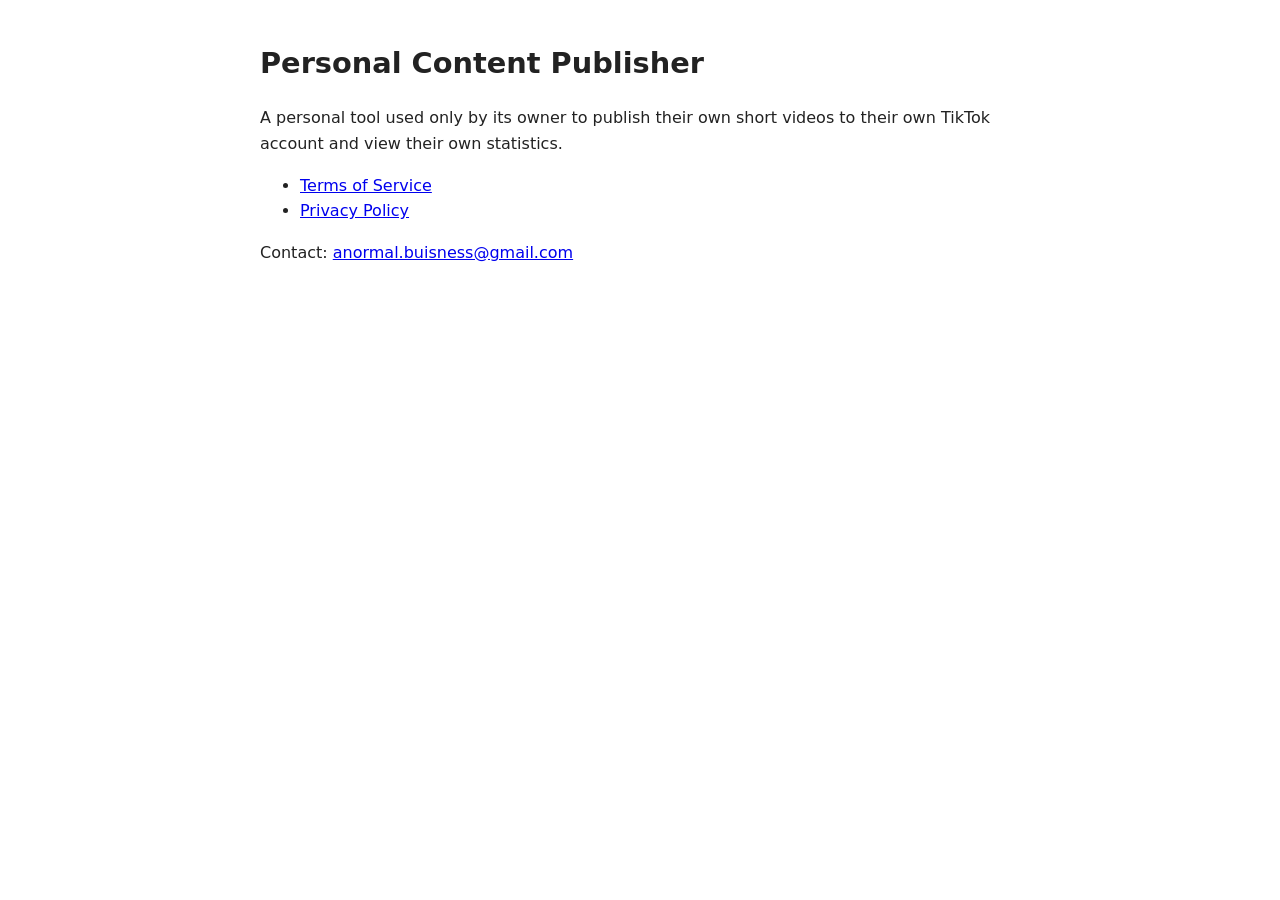
==== index.html @ 287b6bc2 "Terms and privacy pages" ====
<!DOCTYPE html><html lang="en"><head><meta charset="utf-8"><meta name="viewport" content="width=device-width,initial-scale=1"><title>Personal Content Publisher</title><style>body{font-family:system-ui,sans-serif;max-width:760px;margin:40px auto;padding:0 16px;line-height:1.6;color:#222}h1{font-size:1.8em}</style></head><body><h1>Personal Content Publisher</h1><p>A personal tool used only by its owner to publish their own short videos to their own TikTok account and view their own statistics.</p><ul><li><a href="terms.html">Terms of Service</a></li><li><a href="privacy.html">Privacy Policy</a></li></ul><p>Contact: <a href="mailto:anormal.buisness@gmail.com">anormal.buisness@gmail.com</a></p></body></html>
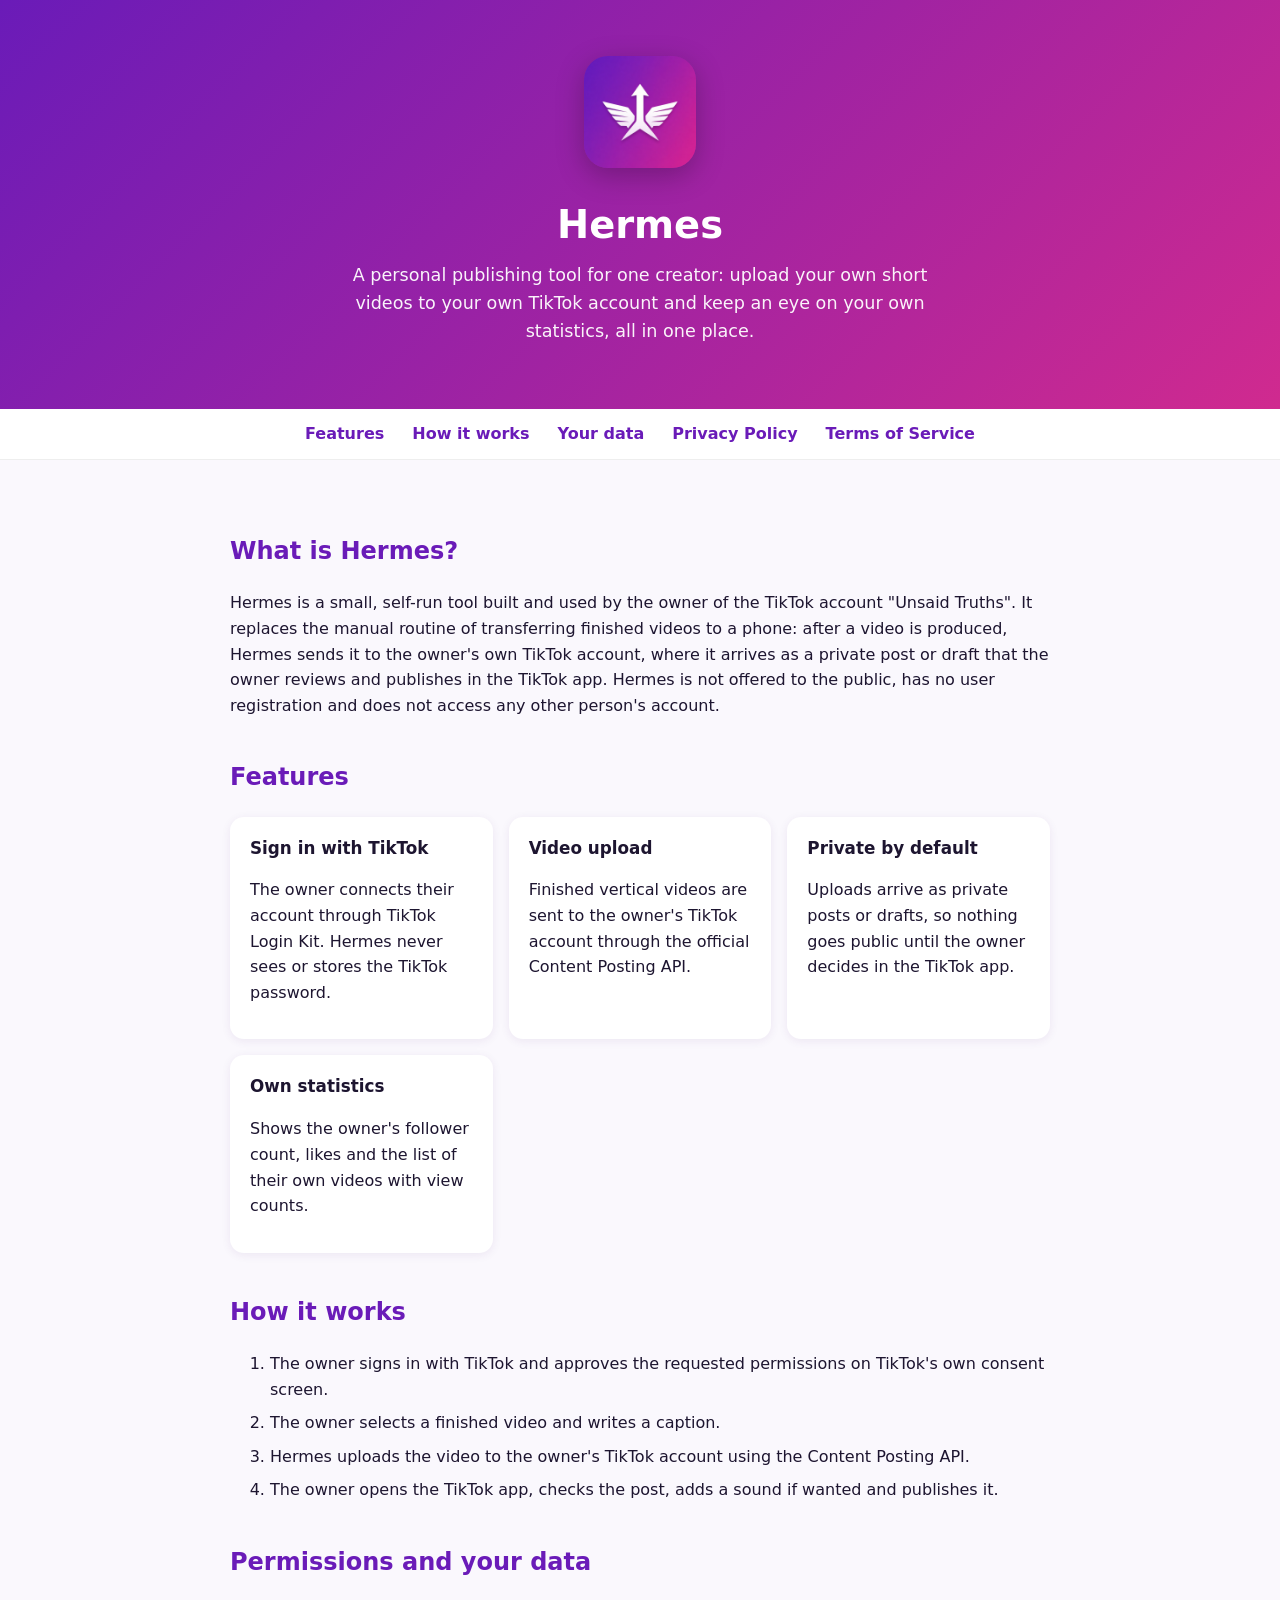
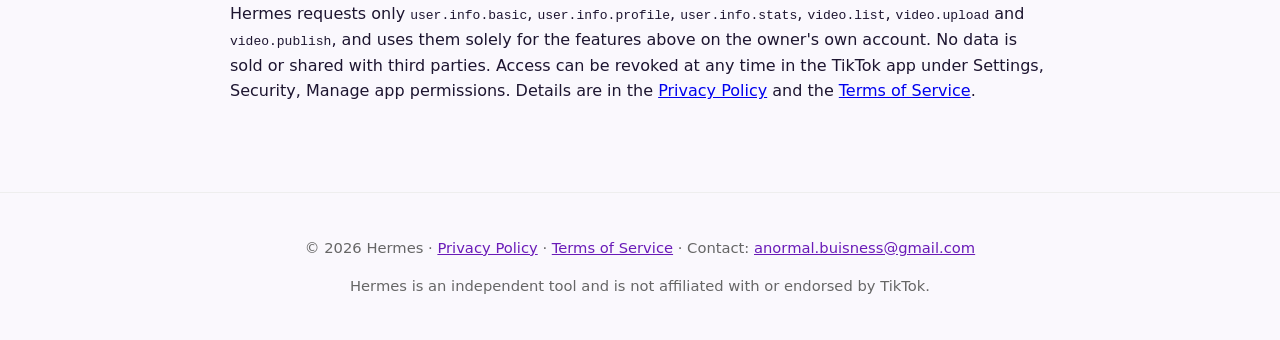
==== commit 2484bebb: "Hermes homepage with app icon favicon" ====
--- a/index.html
+++ b/index.html
@@ -1 +1,67 @@
-<!DOCTYPE html><html lang="en"><head><meta charset="utf-8"><meta name="viewport" content="width=device-width,initial-scale=1"><title>Personal Content Publisher</title><style>body{font-family:system-ui,sans-serif;max-width:760px;margin:40px auto;padding:0 16px;line-height:1.6;color:#222}h1{font-size:1.8em}</style></head><body><h1>Personal Content Publisher</h1><p>A personal tool used only by its owner to publish their own short videos to their own TikTok account and view their own statistics.</p><ul><li><a href="terms.html">Terms of Service</a></li><li><a href="privacy.html">Privacy Policy</a></li></ul><p>Contact: <a href="mailto:anormal.buisness@gmail.com">anormal.buisness@gmail.com</a></p></body></html>
+<!DOCTYPE html>
+<html lang="en">
+<head>
+<meta charset="utf-8">
+<meta name="viewport" content="width=device-width,initial-scale=1">
+<title>Hermes – Personal TikTok Publisher</title>
+<meta name="description" content="Hermes is a personal publishing tool that lets its owner upload their own short videos to their own TikTok account and view their own account statistics.">
+<link rel="icon" type="image/x-icon" href="favicon.ico">
+<link rel="icon" type="image/png" sizes="32x32" href="favicon-32.png">
+<link rel="apple-touch-icon" href="apple-touch-icon.png">
+<style>
+*{box-sizing:border-box}body{margin:0;font-family:system-ui,-apple-system,Segoe UI,Roboto,sans-serif;color:#1d1530;line-height:1.6;background:#faf8fd}
+header{background:linear-gradient(135deg,#6a1bb8,#d02a8f);color:#fff;padding:56px 20px 64px;text-align:center}
+header img{width:112px;height:112px;border-radius:24px;box-shadow:0 8px 28px rgba(0,0,0,.25)}
+header h1{font-size:2.4em;margin:18px 0 6px}header p{max-width:620px;margin:0 auto;font-size:1.1em;opacity:.95}
+nav{background:#fff;border-bottom:1px solid #eee;text-align:center;padding:12px}nav a{margin:0 14px;color:#6a1bb8;text-decoration:none;font-weight:600}
+main{max-width:860px;margin:0 auto;padding:32px 20px}
+h2{color:#6a1bb8;margin-top:40px}
+.grid{display:grid;grid-template-columns:repeat(auto-fit,minmax(230px,1fr));gap:16px}
+.card{background:#fff;border-radius:14px;padding:18px 20px;box-shadow:0 2px 10px rgba(80,20,120,.08)}
+.card h3{margin:0 0 6px;font-size:1.05em}
+ol li{margin-bottom:8px}
+footer{text-align:center;padding:28px 20px;color:#666;font-size:.92em;border-top:1px solid #eee;margin-top:40px}
+footer a{color:#6a1bb8}
+</style>
+</head>
+<body>
+<header>
+<img src="icon.png" alt="Hermes app icon">
+<h1>Hermes</h1>
+<p>A personal publishing tool for one creator: upload your own short videos to your own TikTok account and keep an eye on your own statistics, all in one place.</p>
+</header>
+<nav><a href="#features">Features</a><a href="#how">How it works</a><a href="#data">Your data</a><a href="privacy.html">Privacy Policy</a><a href="terms.html">Terms of Service</a></nav>
+<main>
+<section id="about">
+<h2>What is Hermes?</h2>
+<p>Hermes is a small, self-run tool built and used by the owner of the TikTok account "Unsaid Truths". It replaces the manual routine of transferring finished videos to a phone: after a video is produced, Hermes sends it to the owner's own TikTok account, where it arrives as a private post or draft that the owner reviews and publishes in the TikTok app. Hermes is not offered to the public, has no user registration and does not access any other person's account.</p>
+</section>
+<section id="features">
+<h2>Features</h2>
+<div class="grid">
+<div class="card"><h3>Sign in with TikTok</h3><p>The owner connects their account through TikTok Login Kit. Hermes never sees or stores the TikTok password.</p></div>
+<div class="card"><h3>Video upload</h3><p>Finished vertical videos are sent to the owner's TikTok account through the official Content Posting API.</p></div>
+<div class="card"><h3>Private by default</h3><p>Uploads arrive as private posts or drafts, so nothing goes public until the owner decides in the TikTok app.</p></div>
+<div class="card"><h3>Own statistics</h3><p>Shows the owner's follower count, likes and the list of their own videos with view counts.</p></div>
+</div>
+</section>
+<section id="how">
+<h2>How it works</h2>
+<ol>
+<li>The owner signs in with TikTok and approves the requested permissions on TikTok's own consent screen.</li>
+<li>The owner selects a finished video and writes a caption.</li>
+<li>Hermes uploads the video to the owner's TikTok account using the Content Posting API.</li>
+<li>The owner opens the TikTok app, checks the post, adds a sound if wanted and publishes it.</li>
+</ol>
+</section>
+<section id="data">
+<h2>Permissions and your data</h2>
+<p>Hermes requests only <code>user.info.basic</code>, <code>user.info.profile</code>, <code>user.info.stats</code>, <code>video.list</code>, <code>video.upload</code> and <code>video.publish</code>, and uses them solely for the features above on the owner's own account. No data is sold or shared with third parties. Access can be revoked at any time in the TikTok app under Settings, Security, Manage app permissions. Details are in the <a href="privacy.html">Privacy Policy</a> and the <a href="terms.html">Terms of Service</a>.</p>
+</section>
+</main>
+<footer>
+<p>&copy; 2026 Hermes &middot; <a href="privacy.html">Privacy Policy</a> &middot; <a href="terms.html">Terms of Service</a> &middot; Contact: <a href="mailto:anormal.buisness@gmail.com">anormal.buisness@gmail.com</a></p>
+<p>Hermes is an independent tool and is not affiliated with or endorsed by TikTok.</p>
+</footer>
+</body>
+</html>
